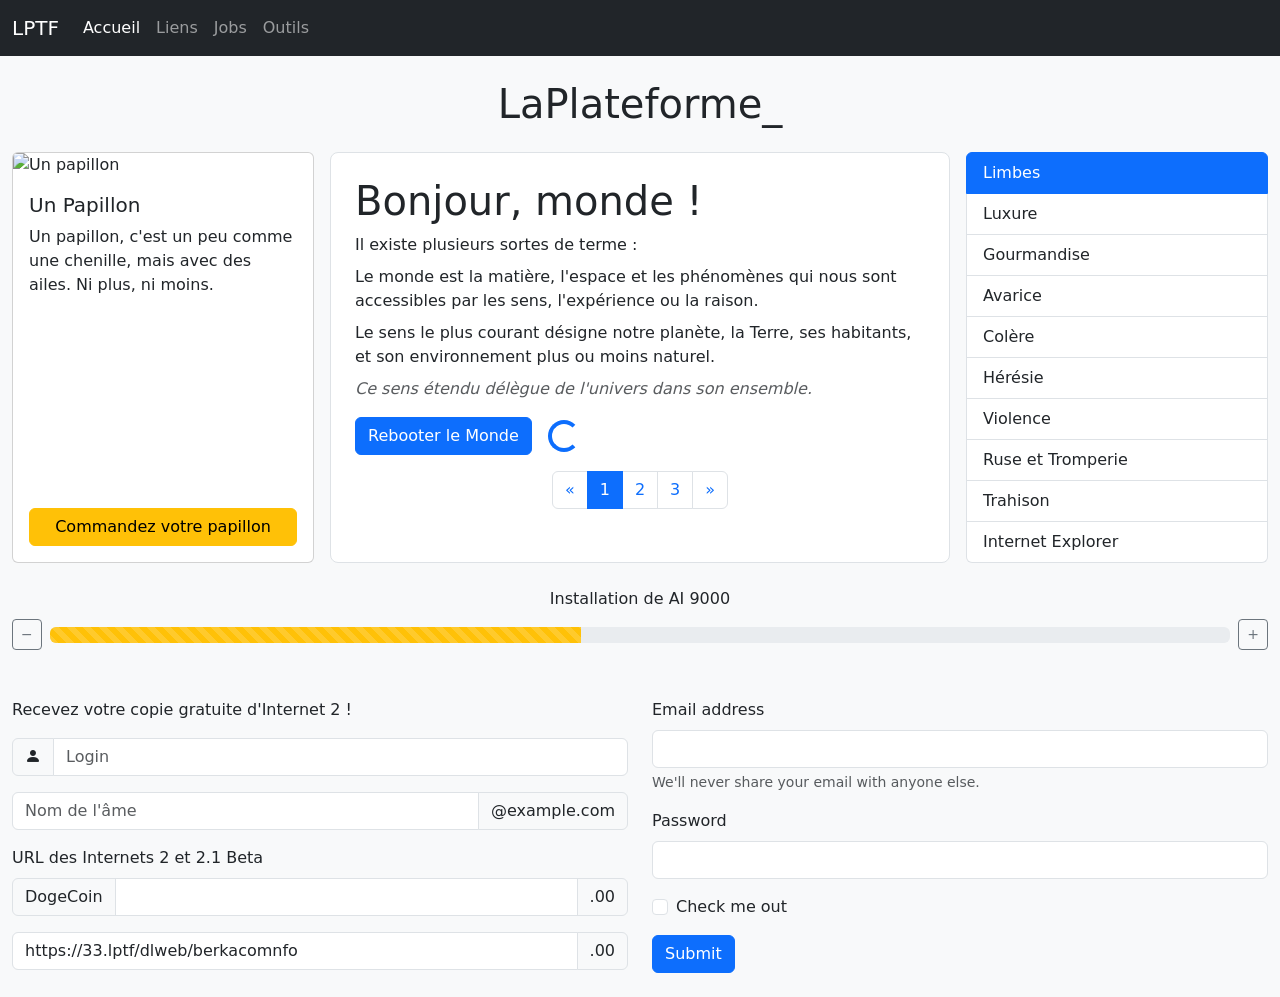
==== jour06/job01/index.html @ e42b0354 "feat(job01): reproduce the mockup with bootstrap components" ====
<!DOCTYPE html>
<html lang="fr">

<head>
    <meta charset="UTF-8">
    <meta name="viewport" content="width=device-width, initial-scale=1">
    <title>LaPlateforme_ | Job 01</title>

    <link href="https://cdn.jsdelivr.net/npm/bootstrap@5.0.2/dist/css/bootstrap.min.css" rel="stylesheet"
        integrity="sha384-EVSTQN3/azprG1Anm3QDgpJLIm9Nao0Yz1ztcQTwFspd3yD65VohhpuuCOmLASjC" crossorigin="anonymous">
    <link href="https://cdn.jsdelivr.net/npm/bootstrap-icons@1.11.3/font/bootstrap-icons.min.css" rel="stylesheet">
</head>

<body class="bg-light">

    <!-- ============ Barre de navigation ============ -->
    <nav class="navbar navbar-expand-lg navbar-dark bg-dark">
        <div class="container-fluid">
            <a class="navbar-brand" href="#">LPTF</a>

            <button class="navbar-toggler" type="button" data-bs-toggle="collapse" data-bs-target="#mainNavbar"
                aria-controls="mainNavbar" aria-expanded="false" aria-label="Ouvrir la navigation">
                <span class="navbar-toggler-icon"></span>
            </button>

            <div class="collapse navbar-collapse" id="mainNavbar">
                <ul class="navbar-nav">
                    <li class="nav-item"><a class="nav-link active" id="lien-accueil" href="#">Accueil</a></li>
                    <li class="nav-item"><a class="nav-link" href="#">Liens</a></li>
                    <li class="nav-item"><a class="nav-link" href="#">Jobs</a></li>
                    <li class="nav-item"><a class="nav-link" href="#">Outils</a></li>
                </ul>
            </div>
        </div>
    </nav>

    <div class="container-fluid py-4">

        <!-- ============ Titre principal ============ -->
        <h1 class="text-center mb-4">LaPlateforme_</h1>

        <!-- ============ Trois colonnes : carte / jumbotron / liste ============ -->
        <div class="row g-3">

            <!-- Carte "Un Papillon" -->
            <div class="col-12 col-lg-3">
                <div class="card h-100">
                    <img src="https://picsum.photos/id/1025/400/250" class="card-img-top" alt="Un papillon">
                    <div class="card-body d-flex flex-column">
                        <h5 class="card-title">Un Papillon</h5>
                        <p class="card-text">
                            Un papillon, c'est un peu comme une chenille, mais avec des ailes.
                            Ni plus, ni moins.
                        </p>
                        <button type="button" class="btn btn-warning mt-auto" id="btn-papillon">
                            Commandez votre papillon
                        </button>
                    </div>
                </div>
            </div>

            <!-- Jumbotron -->
            <div class="col-12 col-lg-6">
                <div class="p-4 bg-white border rounded-3 h-100" id="jumbotron">
                    <h1 class="display-6" id="jumbotron-titre">Bonjour, monde&nbsp;!</h1>

                    <div id="jumbotron-corps">
                        <p class="mb-2">Il existe plusieurs sortes de terme&nbsp;:</p>
                        <p class="mb-2">
                            Le monde est la matière, l'espace et les phénomènes qui nous sont accessibles
                            par les sens, l'expérience ou la raison.
                        </p>
                        <p class="mb-2">
                            Le sens le plus courant désigne notre planète, la Terre, ses habitants,
                            et son environnement plus ou moins naturel.
                        </p>
                        <p class="text-muted fst-italic">
                            Ce sens étendu délègue de l'univers dans son ensemble.
                        </p>
                    </div>

                    <div class="d-flex align-items-center gap-3 mb-3">
                        <button type="button" class="btn btn-primary" id="btn-reboot">Rebooter le Monde</button>

                        <div class="spinner-border text-primary" role="status" id="spinner">
                            <span class="visually-hidden">Chargement...</span>
                        </div>
                    </div>

                    <nav aria-label="Pagination du jumbotron">
                        <ul class="pagination justify-content-center mb-0" id="pagination">
                            <li class="page-item">
                                <a class="page-link" href="#" aria-label="Précédent">&laquo;</a>
                            </li>
                            <li class="page-item active"><a class="page-link" href="#">1</a></li>
                            <li class="page-item"><a class="page-link" href="#">2</a></li>
                            <li class="page-item"><a class="page-link" href="#">3</a></li>
                            <li class="page-item">
                                <a class="page-link" href="#" aria-label="Suivant">&raquo;</a>
                            </li>
                        </ul>
                    </nav>
                </div>
            </div>

            <!-- Liste groupée -->
            <div class="col-12 col-lg-3">
                <div class="list-group" id="liste-cercles">
                    <a href="#" class="list-group-item list-group-item-action active">Limbes</a>
                    <a href="#" class="list-group-item list-group-item-action">Luxure</a>
                    <a href="#" class="list-group-item list-group-item-action">Gourmandise</a>
                    <a href="#" class="list-group-item list-group-item-action">Avarice</a>
                    <a href="#" class="list-group-item list-group-item-action">Colère</a>
                    <a href="#" class="list-group-item list-group-item-action">Hérésie</a>
                    <a href="#" class="list-group-item list-group-item-action">Violence</a>
                    <a href="#" class="list-group-item list-group-item-action">Ruse et Tromperie</a>
                    <a href="#" class="list-group-item list-group-item-action">Trahison</a>
                    <a href="#" class="list-group-item list-group-item-action">Internet Explorer</a>
                </div>
            </div>
        </div>

        <!-- ============ Barre de progression ============ -->
        <div class="row mt-4">
            <div class="col-12">
                <p class="text-center mb-2">Installation de AI 9000</p>

                <div class="d-flex align-items-center gap-2">
                    <button type="button" class="btn btn-outline-secondary btn-sm" id="btn-progress-moins"
                        aria-label="Réduire la progression">&minus;</button>

                    <div class="progress flex-grow-1">
                        <div class="progress-bar progress-bar-striped bg-warning" role="progressbar" id="progress-bar"
                            style="width: 45%" aria-valuenow="45" aria-valuemin="0" aria-valuemax="100"></div>
                    </div>

                    <button type="button" class="btn btn-outline-secondary btn-sm" id="btn-progress-plus"
                        aria-label="Augmenter la progression">+</button>
                </div>
            </div>
        </div>

        <!-- ============ Les deux formulaires du bas ============ -->
        <div class="row mt-4 g-4">

            <!-- Formulaire de gauche : groupes d'input -->
            <div class="col-12 col-md-6">
                <p>Recevez votre copie gratuite d'Internet 2&nbsp;!</p>

                <form id="formulaire-internet">
                    <div class="input-group mb-3">
                        <span class="input-group-text"><i class="bi bi-person-fill"></i></span>
                        <input type="text" class="form-control" id="champ-login" placeholder="Login"
                            aria-label="Login">
                    </div>

                    <div class="input-group mb-3">
                        <input type="text" class="form-control" id="champ-ame" placeholder="Nom de l'âme"
                            aria-label="Nom de l'âme">
                        <span class="input-group-text">@example.com</span>
                    </div>

                    <label for="champ-url" class="form-label">URL des Internets 2 et 2.1 Beta</label>

                    <div class="input-group mb-3">
                        <span class="input-group-text">DogeCoin</span>
                        <input type="text" class="form-control" id="champ-dogecoin" aria-label="Montant en DogeCoin">
                        <span class="input-group-text">.00</span>
                    </div>

                    <div class="input-group">
                        <input type="text" class="form-control" id="champ-url"
                            value="https://33.lptf/dlweb/berkacomnfo" aria-label="URL des Internets 2">
                        <span class="input-group-text">.00</span>
                    </div>
                </form>
            </div>

            <!-- Formulaire de droite : email / mot de passe -->
            <div class="col-12 col-md-6">
                <form id="formulaire-connexion">
                    <div class="mb-3">
                        <label for="champ-email" class="form-label">Email address</label>
                        <input type="email" class="form-control" id="champ-email" aria-describedby="aide-email">
                        <div id="aide-email" class="form-text">
                            We'll never share your email with anyone else.
                        </div>
                    </div>

                    <div class="mb-3">
                        <label for="champ-password" class="form-label">Password</label>
                        <input type="password" class="form-control" id="champ-password">
                    </div>

                    <div class="form-check mb-3">
                        <input class="form-check-input" type="checkbox" id="champ-check">
                        <label class="form-check-label" for="champ-check">Check me out</label>
                    </div>

                    <button type="submit" class="btn btn-primary">Submit</button>
                </form>
            </div>
        </div>
    </div>

    <script src="https://cdn.jsdelivr.net/npm/bootstrap@5.0.2/dist/js/bootstrap.bundle.min.js"
        integrity="sha384-MrcW6ZMFYlzcLA8Nl+NtUVF0sA7MsXsP1UyJoMp4YLEuNSfAP+JcXn/tWtIaxVXM"
        crossorigin="anonymous"></script>
    <script src="script.js"></script>
</body>

</html>
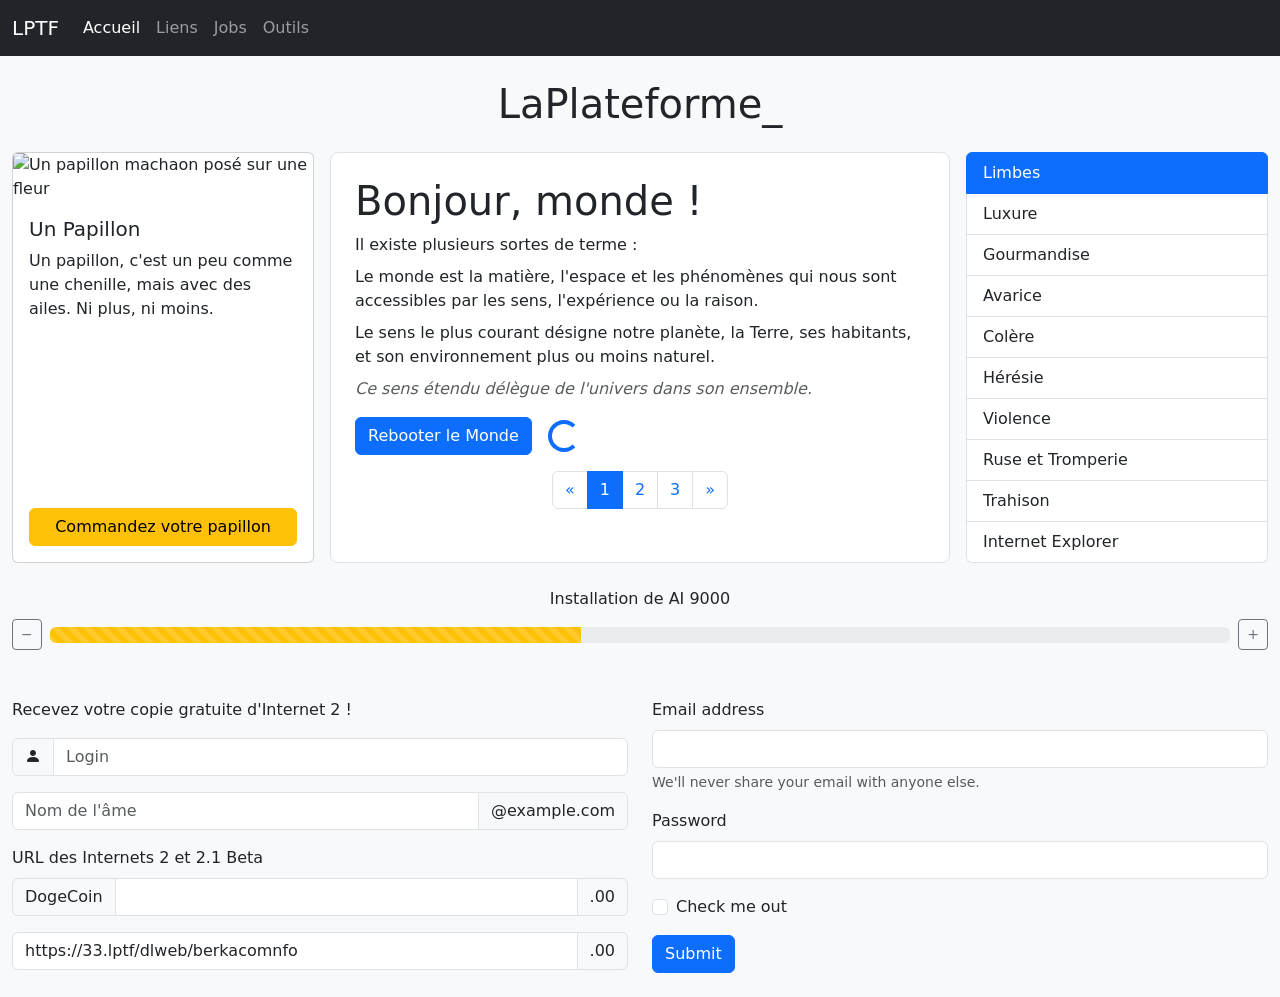
==== commit fb165e9f: "style(job01): use the local picture instead of a remote placeholder" ====
--- a/jour06/job01/index.html
+++ b/jour06/job01/index.html
@@ -45,7 +45,7 @@
             <!-- Carte "Un Papillon" -->
             <div class="col-12 col-lg-3">
                 <div class="card h-100">
-                    <img src="https://picsum.photos/id/1025/400/250" class="card-img-top" alt="Un papillon">
+                    <img src="papillon.jpg" class="card-img-top" alt="Un papillon machaon posé sur une fleur">
                     <div class="card-body d-flex flex-column">
                         <h5 class="card-title">Un Papillon</h5>
                         <p class="card-text">
